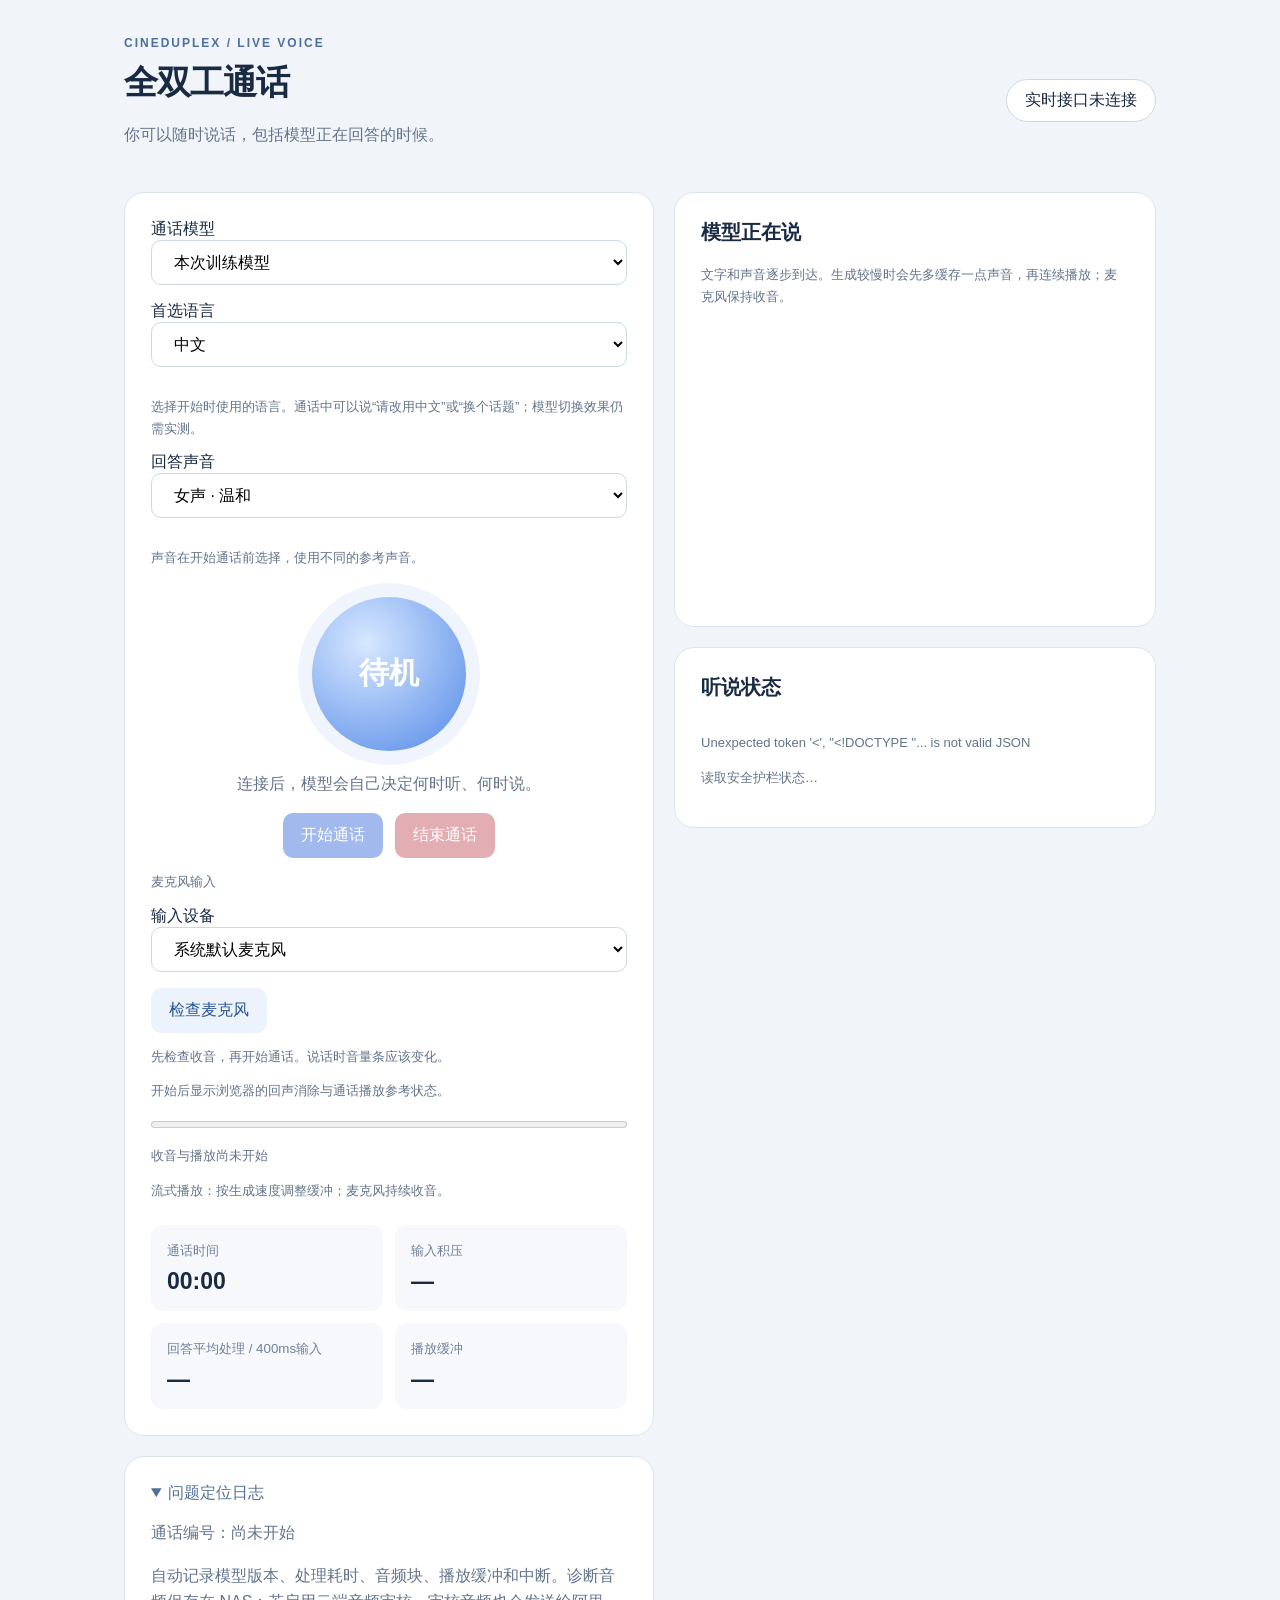
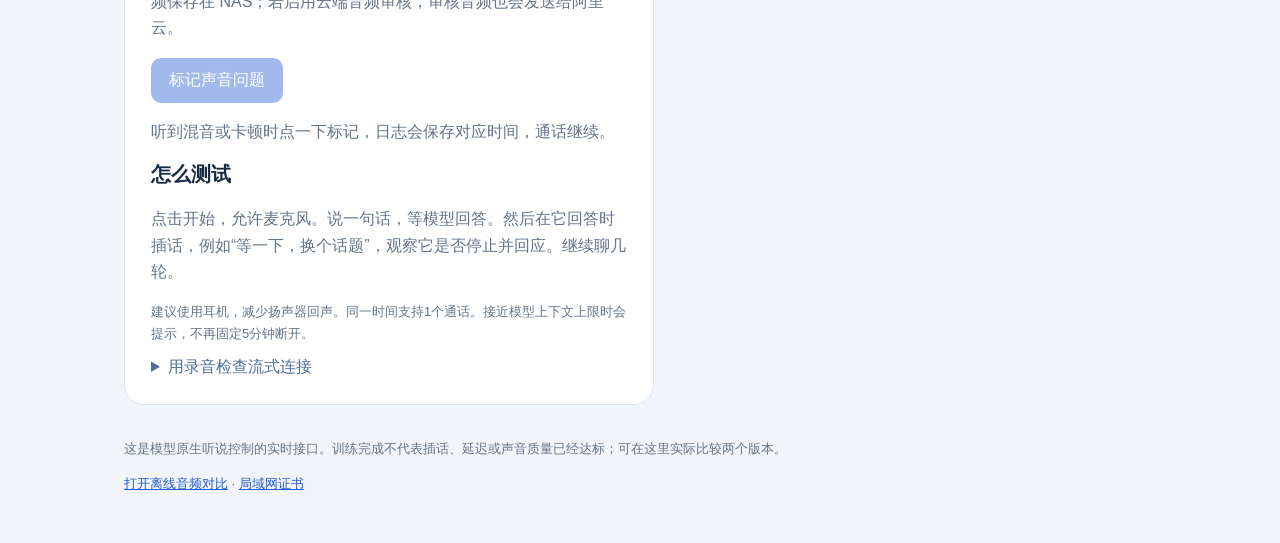
==== src/cineduplex/web/realtime.html @ d9577c88 "Publish BF16 training and native full-duplex test service" ====
<!doctype html><html lang="zh-CN"><head><meta charset="utf-8"><meta name="viewport" content="width=device-width,initial-scale=1"><title>CineDuplex · 全双工通话</title><style>
:root{font-family:Inter,-apple-system,BlinkMacSystemFont,"Segoe UI",sans-serif;color:#192a43;background:#f1f5f9}*{box-sizing:border-box}body{margin:0}main{max-width:1080px;margin:auto;padding:36px 24px}header{display:flex;justify-content:space-between;gap:20px;align-items:center;margin-bottom:28px}.eyebrow{font-size:12px;letter-spacing:2px;color:#4d6e9f;font-weight:700}h1{font-size:34px;letter-spacing:-1px;margin:10px 0}p{color:#63748a;line-height:1.65}.pill{border:1px solid #cbd7e6;background:white;border-radius:30px;padding:10px 18px;white-space:nowrap}.layout{display:grid;grid-template-columns:1.1fr 1fr;gap:20px}.card{background:white;border:1px solid #dce5ee;border-radius:20px;padding:26px;margin-bottom:20px}h2{font-size:20px;margin:0 0 18px}.orb{width:154px;height:154px;border-radius:50%;margin:28px auto 20px;background:radial-gradient(circle at 35% 30%,#d7e8ff,#5489e7);box-shadow:0 0 0 14px #f0f5fd;display:grid;place-items:center;color:white;font-size:30px;font-weight:700;transition:transform .15s}.orb.active{background:radial-gradient(circle at 35% 30%,#9cebd0,#1a9f81)}.center{text-align:center}.controls{display:flex;gap:12px;justify-content:center;flex-wrap:wrap}button,select{font:inherit;border-radius:10px;padding:12px 18px}button{border:0;background:#245ad5;color:white;cursor:pointer}button:disabled{opacity:.42;cursor:default}.secondary{background:#edf3fc;color:#295594}.danger{background:#be3f4c}.metric{display:grid;grid-template-columns:1fr 1fr;gap:12px;margin:24px 0 0}.metric div{background:#f6f8fb;border-radius:12px;padding:16px}.metric small{color:#708099}.metric strong{display:block;font-size:23px;margin-top:8px}select{border:1px solid #ced9e6;background:white;width:100%;margin-bottom:16px}meter{width:100%;height:14px}.hint{font-size:13px}.error{color:#b13944;background:#fff1f2;border-radius:10px;padding:12px}#transcript{height:280px;overflow:auto}.utterance{border-left:3px solid #8baae5;margin:10px 0;padding:8px 14px;color:#273c59;line-height:1.6;white-space:pre-wrap}.event{padding:8px 0;border-bottom:1px solid #edf1f6;font-size:13px;color:#687990}#events{max-height:160px;overflow:auto}summary{cursor:pointer;color:#506f98}input{max-width:100%;margin:12px 0}a{color:#245ad5}.muted{font-size:13px}footer{font-size:13px;color:#78869a}@media(max-width:740px){.layout{grid-template-columns:1fr}header{align-items:flex-start;flex-direction:column}main{padding:24px 16px}h1{font-size:29px}}
</style></head><body><main><header><div><div class="eyebrow">CINEDUPLEX / LIVE VOICE</div><h1>全双工通话</h1><p>你可以随时说话，包括模型正在回答的时候。</p></div><span class="pill" id="connection">正在连接模型…</span></header>
<div id="error" role="alert" hidden></div><div class="layout"><section><div class="card"><label for="variant">通话模型</label><select id="variant"><option value="trained">本次训练模型</option><option value="base">原始模型 · 对照测试</option></select><label for="language">首选语言</label><select id="language"><option value="zh">中文</option><option value="en">English</option><option value="auto">跟随输入语言</option></select><p class="hint">选择开始时使用的语言。通话中可以说“请改用中文”或“换个话题”；模型切换效果仍需实测。</p><label for="voice">回答声音</label><select id="voice"><option value="female">女声 · 温和</option><option value="male">男声 · 沉稳</option></select><p class="hint">声音在开始通话前选择，使用不同的参考声音。</p><div id="orb" class="orb">待机</div><div class="center"><p id="state" aria-live="polite">连接后，模型会自己决定何时听、何时说。</p><div class="controls"><button id="start" disabled>开始通话</button><button id="stop" class="danger" disabled>结束通话</button></div></div><p class="hint">麦克风输入</p><label for="mic-device">输入设备</label><select id="mic-device"><option value="">系统默认麦克风</option></select><button id="mic-check" class="secondary">检查麦克风</button><p id="mic-info" class="hint">先检查收音，再开始通话。说话时音量条应该变化。</p><p id="mic-warning" class="error" hidden></p><p id="echo-status" class="hint">开始后显示浏览器的回声消除与通话播放参考状态。</p><audio id="speaker" autoplay playsinline></audio><meter id="level" min="0" max=".2" value="0"></meter><p id="transport" class="hint" aria-live="polite">收音与播放尚未开始</p><p id="audio-status" class="hint" aria-live="polite">流式播放：按生成速度调整缓冲；麦克风持续收音。</p><div class="metric"><div><small>通话时间</small><strong id="duration">00:00</strong></div><div><small>输入积压</small><strong id="backlog">—</strong></div><div><small>回答平均处理 / 400ms输入</small><strong id="compute">—</strong></div><div><small>播放缓冲</small><strong id="playback">—</strong></div></div></div><div class="card"><details open><summary>问题定位日志</summary><p>通话编号：<span id="call-id">尚未开始</span></p>
<p id="log-status">自动记录模型版本、处理耗时、音频块、播放缓冲和中断。诊断音频保存在 NAS；若启用云端音频审核，审核音频也会发送给阿里云。</p>
<button id="mark-problem" disabled>标记声音问题</button> <a id="report" hidden download>下载诊断记录</a>
<p>听到混音或卡顿时点一下标记，日志会保存对应时间，通话继续。</p></details>
<h2>怎么测试</h2><p>点击开始，允许麦克风。说一句话，等模型回答。然后在它回答时插话，例如“等一下，换个话题”，观察它是否停止并回应。继续聊几轮。</p><p class="hint">建议使用耳机，减少扬声器回声。同一时间支持1个通话。接近模型上下文上限时会提示，不再固定5分钟断开。</p><details><summary>用录音检查流式连接</summary><p class="hint">按真实时间逐包送入录音，随后继续送入静音。用于检查接口，不等同真人麦克风或插话验收。</p><input id="file" type="file" accept="audio/*"><button id="replay" class="secondary" disabled>流式测试这段录音</button></details></div></section>
<section><div class="card"><h2>模型正在说</h2><p id="guardrail-playback-hint" class="hint">文字和声音逐步到达。生成较慢时会先多缓存一点声音，再连续播放；麦克风保持收音。</p><p id="response-warning" class="error" role="status" hidden></p><div id="transcript" role="log" aria-live="polite"></div></div><div class="card"><h2>听说状态</h2><div id="events" role="log"></div><p id="model" class="hint">读取模型版本…</p><p id="guardrail-status" class="hint" role="status" aria-live="polite">读取安全护栏状态…</p><p id="guardrail-privacy" class="hint" hidden>已启用的音频审核会将对应音频发送给阿里云审核，并使用云端临时存储。</p></div></section></div><footer><p>这是模型原生听说控制的实时接口。训练完成不代表插话、延迟或声音质量已经达标；可在这里实际比较两个版本。</p><p><a href="http://192.168.12.10:18086/" target="_blank" rel="noopener">打开离线音频对比</a> · <a href="household-root.crt">局域网证书</a></p></footer></main><script src="realtime.js"></script></body></html>
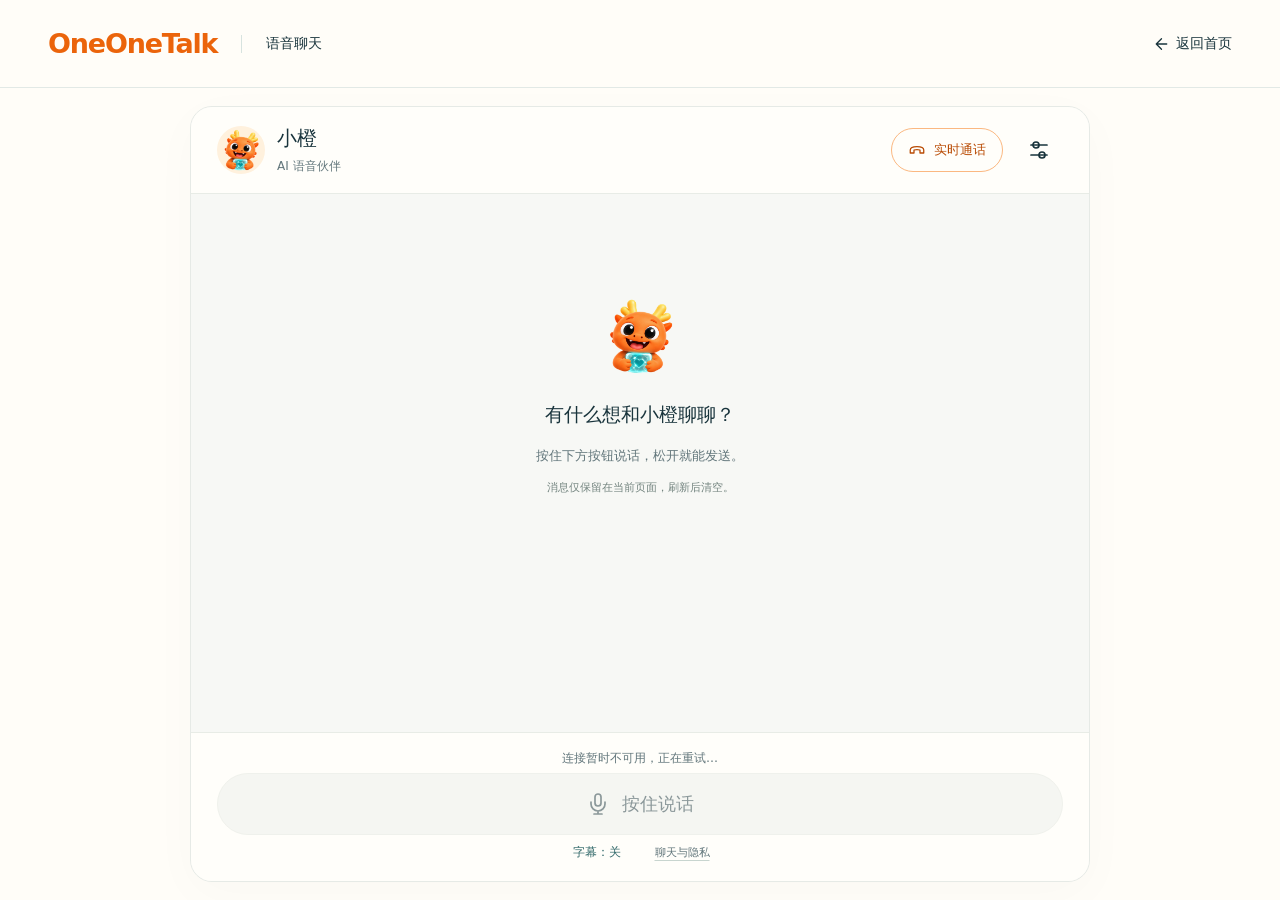
==== commit b3c66ef0: "Preserve native voice investigation and paused handoff Archive voice-message UI, native audio/turn/c" ====
--- a/src/cineduplex/web/realtime.html
+++ b/src/cineduplex/web/realtime.html
@@ -1,9 +1,31 @@
-<!doctype html><html lang="zh-CN"><head><meta charset="utf-8"><meta name="viewport" content="width=device-width,initial-scale=1"><title>CineDuplex · 全双工通话</title><style>
-:root{font-family:Inter,-apple-system,BlinkMacSystemFont,"Segoe UI",sans-serif;color:#192a43;background:#f1f5f9}*{box-sizing:border-box}body{margin:0}main{max-width:1080px;margin:auto;padding:36px 24px}header{display:flex;justify-content:space-between;gap:20px;align-items:center;margin-bottom:28px}.eyebrow{font-size:12px;letter-spacing:2px;color:#4d6e9f;font-weight:700}h1{font-size:34px;letter-spacing:-1px;margin:10px 0}p{color:#63748a;line-height:1.65}.pill{border:1px solid #cbd7e6;background:white;border-radius:30px;padding:10px 18px;white-space:nowrap}.layout{display:grid;grid-template-columns:1.1fr 1fr;gap:20px}.card{background:white;border:1px solid #dce5ee;border-radius:20px;padding:26px;margin-bottom:20px}h2{font-size:20px;margin:0 0 18px}.orb{width:154px;height:154px;border-radius:50%;margin:28px auto 20px;background:radial-gradient(circle at 35% 30%,#d7e8ff,#5489e7);box-shadow:0 0 0 14px #f0f5fd;display:grid;place-items:center;color:white;font-size:30px;font-weight:700;transition:transform .15s}.orb.active{background:radial-gradient(circle at 35% 30%,#9cebd0,#1a9f81)}.center{text-align:center}.controls{display:flex;gap:12px;justify-content:center;flex-wrap:wrap}button,select{font:inherit;border-radius:10px;padding:12px 18px}button{border:0;background:#245ad5;color:white;cursor:pointer}button:disabled{opacity:.42;cursor:default}.secondary{background:#edf3fc;color:#295594}.danger{background:#be3f4c}.metric{display:grid;grid-template-columns:1fr 1fr;gap:12px;margin:24px 0 0}.metric div{background:#f6f8fb;border-radius:12px;padding:16px}.metric small{color:#708099}.metric strong{display:block;font-size:23px;margin-top:8px}select{border:1px solid #ced9e6;background:white;width:100%;margin-bottom:16px}meter{width:100%;height:14px}.hint{font-size:13px}.error{color:#b13944;background:#fff1f2;border-radius:10px;padding:12px}#transcript{height:280px;overflow:auto}.utterance{border-left:3px solid #8baae5;margin:10px 0;padding:8px 14px;color:#273c59;line-height:1.6;white-space:pre-wrap}.event{padding:8px 0;border-bottom:1px solid #edf1f6;font-size:13px;color:#687990}#events{max-height:160px;overflow:auto}summary{cursor:pointer;color:#506f98}input{max-width:100%;margin:12px 0}a{color:#245ad5}.muted{font-size:13px}footer{font-size:13px;color:#78869a}@media(max-width:740px){.layout{grid-template-columns:1fr}header{align-items:flex-start;flex-direction:column}main{padding:24px 16px}h1{font-size:29px}}
-</style></head><body><main><header><div><div class="eyebrow">CINEDUPLEX / LIVE VOICE</div><h1>全双工通话</h1><p>你可以随时说话，包括模型正在回答的时候。</p></div><span class="pill" id="connection">正在连接模型…</span></header>
-<div id="error" role="alert" hidden></div><div class="layout"><section><div class="card"><label for="variant">通话模型</label><select id="variant"><option value="trained">本次训练模型</option><option value="base">原始模型 · 对照测试</option></select><label for="language">首选语言</label><select id="language"><option value="zh">中文</option><option value="en">English</option><option value="auto">跟随输入语言</option></select><p class="hint">选择开始时使用的语言。通话中可以说“请改用中文”或“换个话题”；模型切换效果仍需实测。</p><label for="voice">回答声音</label><select id="voice"><option value="female">女声 · 温和</option><option value="male">男声 · 沉稳</option></select><p class="hint">声音在开始通话前选择，使用不同的参考声音。</p><div id="orb" class="orb">待机</div><div class="center"><p id="state" aria-live="polite">连接后，模型会自己决定何时听、何时说。</p><div class="controls"><button id="start" disabled>开始通话</button><button id="stop" class="danger" disabled>结束通话</button></div></div><p class="hint">麦克风输入</p><label for="mic-device">输入设备</label><select id="mic-device"><option value="">系统默认麦克风</option></select><button id="mic-check" class="secondary">检查麦克风</button><p id="mic-info" class="hint">先检查收音，再开始通话。说话时音量条应该变化。</p><p id="mic-warning" class="error" hidden></p><p id="echo-status" class="hint">开始后显示浏览器的回声消除与通话播放参考状态。</p><audio id="speaker" autoplay playsinline></audio><meter id="level" min="0" max=".2" value="0"></meter><p id="transport" class="hint" aria-live="polite">收音与播放尚未开始</p><p id="audio-status" class="hint" aria-live="polite">流式播放：按生成速度调整缓冲；麦克风持续收音。</p><div class="metric"><div><small>通话时间</small><strong id="duration">00:00</strong></div><div><small>输入积压</small><strong id="backlog">—</strong></div><div><small>回答平均处理 / 400ms输入</small><strong id="compute">—</strong></div><div><small>播放缓冲</small><strong id="playback">—</strong></div></div></div><div class="card"><details open><summary>问题定位日志</summary><p>通话编号：<span id="call-id">尚未开始</span></p>
-<p id="log-status">自动记录模型版本、处理耗时、音频块、播放缓冲和中断。诊断音频保存在 NAS；若启用云端音频审核，审核音频也会发送给阿里云。</p>
-<button id="mark-problem" disabled>标记声音问题</button> <a id="report" hidden download>下载诊断记录</a>
-<p>听到混音或卡顿时点一下标记，日志会保存对应时间，通话继续。</p></details>
-<h2>怎么测试</h2><p>点击开始，允许麦克风。说一句话，等模型回答。然后在它回答时插话，例如“等一下，换个话题”，观察它是否停止并回应。继续聊几轮。</p><p class="hint">建议使用耳机，减少扬声器回声。同一时间支持1个通话。接近模型上下文上限时会提示，不再固定5分钟断开。</p><details><summary>用录音检查流式连接</summary><p class="hint">按真实时间逐包送入录音，随后继续送入静音。用于检查接口，不等同真人麦克风或插话验收。</p><input id="file" type="file" accept="audio/*"><button id="replay" class="secondary" disabled>流式测试这段录音</button></details></div></section>
-<section><div class="card"><h2>模型正在说</h2><p id="guardrail-playback-hint" class="hint">文字和声音逐步到达。生成较慢时会先多缓存一点声音，再连续播放；麦克风保持收音。</p><p id="response-warning" class="error" role="status" hidden></p><div id="transcript" role="log" aria-live="polite"></div></div><div class="card"><h2>听说状态</h2><div id="events" role="log"></div><p id="model" class="hint">读取模型版本…</p><p id="guardrail-status" class="hint" role="status" aria-live="polite">读取安全护栏状态…</p><p id="guardrail-privacy" class="hint" hidden>已启用的音频审核会将对应音频发送给阿里云审核，并使用云端临时存储。</p></div></section></div><footer><p>这是模型原生听说控制的实时接口。训练完成不代表插话、延迟或声音质量已经达标；可在这里实际比较两个版本。</p><p><a href="http://192.168.12.10:18086/" target="_blank" rel="noopener">打开离线音频对比</a> · <a href="household-root.crt">局域网证书</a></p></footer></main><script src="realtime.js"></script></body></html>
+<!doctype html><html lang="zh-CN"><head>
+<meta charset="utf-8"><meta name="viewport" content="width=device-width,initial-scale=1,viewport-fit=cover"><meta name="theme-color" content="#fffdf8"><title>和小橙聊聊 · OneOneTalk</title><link rel="stylesheet" href="voice.css"><link rel="stylesheet" href="messages.css">
+</head><body data-view="voice" data-call-state="idle" data-mode="messages">
+<svg class="icon-definitions" aria-hidden="true" xmlns="http://www.w3.org/2000/svg"><defs>
+<symbol id="i-mic" viewBox="0 0 24 24"><rect x="9" y="2" width="6" height="12" rx="3"/><path d="M5 10v2a7 7 0 0 0 14 0v-2M12 19v3M8 22h8"/></symbol>
+<symbol id="i-mic-off" viewBox="0 0 24 24"><path d="m3 3 18 18M9 9v3a3 3 0 0 0 5 2M9 5a3 3 0 0 1 6 0v6M5 10v2a7 7 0 0 0 12 5M19 10v2M12 19v3M8 22h8"/></symbol>
+<symbol id="i-phone" viewBox="0 0 24 24"><path d="M3 16v-4c0-6 18-6 18 0v4h-5v-4a15 15 0 0 0-8 0v4Z"/></symbol>
+<symbol id="i-settings" viewBox="0 0 24 24"><path d="M4 7h16M4 17h16"/><circle cx="9" cy="7" r="3"/><circle cx="15" cy="17" r="3"/></symbol>
+<symbol id="i-close" viewBox="0 0 24 24"><path d="m6 6 12 12M18 6 6 18"/></symbol><symbol id="i-back" viewBox="0 0 24 24"><path d="m14 5-7 7 7 7M7 12h14"/></symbol>
+<symbol id="i-captions" viewBox="0 0 24 24"><rect x="2" y="5" width="20" height="14" rx="3"/><path d="M10 10a3 3 0 1 0 0 4M19 10a3 3 0 1 0 0 4"/></symbol><symbol id="i-headphones" viewBox="0 0 24 24"><path d="M4 14v-3a8 8 0 0 1 16 0v3"/><rect x="3" y="12" width="4" height="8" rx="2"/><rect x="17" y="12" width="4" height="8" rx="2"/></symbol>
+</defs></svg>
+<header class="site-header"><a class="brand" href="https://oneonetalk.com/" aria-label="OneOneTalk 首页">OneOneTalk</a><span class="page-name">语音聊天</span><nav aria-label="页面导航"><a class="home-link" href="https://oneonetalk.com/"><svg class="icon"><use href="#i-back"/></svg>返回首页</a><button class="icon-button" id="settings-top" aria-label="通话设置"><svg class="icon"><use href="#i-settings"/></svg></button></nav></header>
+<main class="message-room" id="message-room" aria-label="与小橙的语音消息">
+<header class="chat-header"><img class="chat-avatar" src="xiaocheng.png" alt="小橙"><div class="chat-identity"><h1>小橙</h1><span>AI 语音伙伴</span></div><button id="enter-call" class="call-entry" aria-label="实时通话"><svg class="icon"><use href="#i-phone"/></svg><span>实时通话</span></button><button id="chat-settings" class="icon-button" aria-label="聊天设置"><svg class="icon"><use href="#i-settings"/></svg></button></header>
+<div id="message-list" class="message-list" role="log" aria-label="语音消息记录" aria-live="off"><div id="chat-empty" class="chat-empty"><img src="xiaocheng.png" alt="" width="88" height="88"><h2>有什么想和小橙聊聊？</h2><p>按住下方按钮说话，松开就能发送。</p><small>消息仅保留在当前页面，刷新后清空。</small></div></div>
+<div id="chat-notice" class="chat-notice" role="alert" hidden></div>
+<footer class="chat-composer"><div class="composer-line"><p id="record-hint" role="status">正在连接小橙…</p><button id="cancel-reply" class="text-button" hidden>停止回答</button></div><button id="hold-talk" class="hold-talk" disabled aria-label="按住说话，松开发送，上滑取消"><svg class="icon"><use href="#i-mic"/></svg><span id="hold-label">按住说话</span></button><div class="composer-options"><button id="message-captions" class="text-button" aria-pressed="false">字幕：关</button><button id="message-privacy" class="privacy-link">聊天与隐私</button></div></footer>
+</main><button id="back-messages" class="back-messages" hidden><svg class="icon"><use href="#i-back"/></svg>返回语音消息</button>
+<main class="voice-room"><div class="session-meta"><span class="service-dot" aria-hidden="true"></span><span id="service-message" role="status">正在连接…</span><span id="duration" hidden>00:00</span></div>
+<section class="conversation" aria-label="与小橙的语音通话"><div class="companion" id="companion"><div class="halo halo-outer"></div><div class="halo halo-inner"></div><div class="portrait"><img src="xiaocheng.png" width="320" height="320" alt="微笑的小橙" fetchpriority="high"></div></div><div class="voice-wave" id="voice-wave" aria-hidden="true"><i></i><i></i><i></i><i></i><i></i><i></i><i></i><i></i><i></i></div>
+<span class="ai-label">AI语音伙伴</span><h1 id="voice-title">你好，我是小橙</h1><p class="voice-description" id="voice-description">点一下，聊聊你的想法</p><div class="notice" id="error" role="alert" hidden></div><p class="notice" id="response-warning" role="status" hidden></p><p class="notice" id="mic-warning" role="status" hidden></p>
+<section class="caption-panel" id="caption-panel" aria-label="小橙的回答字幕" hidden><div id="transcript" aria-live="off"></div><p class="caption-placeholder" id="caption-placeholder">小橙的回答会显示在这里</p></section>
+<div class="start-area" id="start-area"><button id="start" class="start-button" disabled><svg class="icon"><use href="#i-mic"/></svg><span>开始语音</span></button><p id="permission-hint">首次使用，请允许麦克风权限</p></div></section>
+<div class="call-controls" id="call-controls" hidden><button id="mute" class="control" aria-pressed="false"><span class="control-circle"><svg class="icon"><use id="mute-icon" href="#i-mic"/></svg></span><span id="mute-label">静音</span></button><button id="stop" class="control control-end" disabled><span class="control-circle"><svg class="icon"><use href="#i-phone"/></svg></span><span>结束通话</span></button><button id="settings-call" class="control"><span class="control-circle"><svg class="icon"><use href="#i-settings"/></svg></span><span>设置</span></button></div>
+<footer class="room-footer"><p class="headphone-tip"><svg class="icon"><use href="#i-headphones"/></svg>戴上耳机，通话更清晰</p><button id="captions-toggle" class="text-button" aria-pressed="false" aria-controls="caption-panel"><svg class="icon"><use href="#i-captions"/></svg><span id="captions-label">显示字幕</span></button><button id="privacy-open" class="privacy-link">通话与隐私</button></footer></main>
+<dialog id="settings-dialog" aria-labelledby="settings-heading"><div class="dialog-header"><h2 id="settings-heading">通话设置</h2><button class="icon-button" id="settings-close" aria-label="关闭设置"><svg class="icon"><use href="#i-close"/></svg></button></div><p class="dialog-intro">选一个你喜欢的声音。</p><label for="voice">回答声音</label><select id="voice"><option value="female">女声 · 温和</option><option value="male">男声 · 沉稳</option></select><label for="mic-device">麦克风</label><select id="mic-device"><option value="">系统默认麦克风</option></select><label for="output-device">播放设备</label><select id="output-device"><option value="">系统默认播放设备</option></select><label for="language">开始时使用的语言</label><select id="language"><option value="zh">中文</option><option value="en">English</option><option value="auto">跟随输入语言</option></select><p id="settings-note" class="settings-note">设置会用于下一次通话。通话中也可以直接说“请改用中文”。</p><p id="settings-feedback" class="settings-feedback" role="status" hidden></p><button id="reset-message-session" class="text-button" hidden>结束当前对话，修改设置</button><button id="settings-done" class="dialog-done">完成</button></dialog>
+<dialog id="privacy-dialog" aria-labelledby="privacy-heading"><div class="dialog-header"><h2 id="privacy-heading">通话与隐私</h2><button class="icon-button" id="privacy-close" aria-label="关闭隐私说明"><svg class="icon"><use href="#i-close"/></svg></button></div><p>按住“按住说话”或点击“开始语音”并允许权限后，页面才会使用麦克风。语音消息松手后停止收音，上滑取消的录音不上传；实时通话结束后关闭麦克风。</p><p>通话音频、回答及诊断日志会保存在服务端，用于问题定位。启用的语音安全审核会将对应音频发送给阿里云，并使用云端临时存储。</p><p>字幕默认关闭。关闭字幕只隐藏文字，不改变音频处理、记录或安全审核。</p><button id="privacy-done" class="dialog-done">知道了</button></dialog>
+<audio id="speaker" autoplay playsinline></audio>
+<!-- Internal telemetry targets for the shared streaming runtime. No text/file input. -->
+<div hidden aria-hidden="true"><select id="variant"><option value="trained">本次训练模型</option></select><button id="mic-check" disabled></button><button id="mark-problem" disabled></button><div id="orb"></div><p id="state"></p><p id="connection"></p><p id="mic-info"></p><p id="echo-status"></p><meter id="level" min="0" max=".2"></meter><p id="transport"></p><p id="audio-status"></p><p id="backlog"></p><p id="compute"></p><p id="playback"></p><p id="call-id"></p><p id="log-status"></p><a id="report" hidden></a><div id="events"></div><p id="model"></p><p id="guardrail-status"></p><p id="guardrail-playback-hint"></p><p id="guardrail-privacy" hidden></p></div>
+<script src="realtime.js"></script><script src="messages.js"></script></body></html>
--- a/src/cineduplex/web/voice.css
+++ b/src/cineduplex/web/voice.css
@@ -0,0 +1,7 @@
+:root{font-family:Inter,"PingFang SC","Microsoft YaHei",system-ui,sans-serif;color:#19343c;background:#fffdf8;font-synthesis:none;--orange:#ff7417;--ink:#19343c;--muted:#62767b}*{box-sizing:border-box}[hidden]{display:none!important}body{margin:0;min-width:320px}.icon-definitions{position:absolute;width:0;height:0;overflow:hidden}.icon{width:24px;height:24px;fill:none;stroke:currentColor;stroke-width:1.7;stroke-linecap:round;stroke-linejoin:round;flex:none}button,select{font:inherit}button,a,select{-webkit-tap-highlight-color:transparent}button{cursor:pointer;color:var(--ink);border:0}button:disabled{cursor:default;opacity:.5}button:focus-visible,a:focus-visible,select:focus-visible{outline:3px solid #087a77;outline-offset:5px}a{color:inherit;text-decoration:none}.site-header{height:88px;max-width:1400px;margin:auto;padding:0 48px;display:flex;align-items:center;gap:24px;border-bottom:1px solid #e2e9e6}.brand{font-size:27px;font-weight:750;letter-spacing:-1.2px;color:#eb640b}.page-name{font-size:14px;border-left:1px solid #d7e3df;padding-left:24px}.site-header nav{margin-left:auto;display:flex;align-items:center;gap:24px}.home-link{display:flex;align-items:center;gap:7px;font-size:14px}.home-link .icon{width:18px}.icon-button{width:48px;height:48px;border-radius:50%;display:grid;place-items:center;background:transparent}.icon-button:hover{background:#edf4f0}.voice-room{max-width:1000px;min-height:calc(100svh - 88px);padding:24px 32px 22px;margin:auto;display:flex;flex-direction:column;align-items:center}.session-meta{height:28px;display:flex;align-items:center;justify-content:center;gap:8px;font-size:13px;color:var(--muted)}.service-dot{width:6px;height:6px;border-radius:50%;background:#b5c7c1}body[data-service-ready="true"] .service-dot{background:#228276}#duration{font-variant-numeric:tabular-nums;border-left:1px solid #d3ded9;padding-left:12px;margin-left:4px}.conversation{width:100%;display:flex;flex-direction:column;align-items:center;text-align:center;flex:1;justify-content:center;padding:22px 0 18px}.companion{position:relative;width:280px;height:280px;display:grid;place-items:center;isolation:isolate}.halo{position:absolute;border-radius:50%;inset:0;background:#f1f8f4;z-index:-1}.halo-inner{inset:25px;background:#e7f4ef}.portrait{border-radius:50%;width:218px;height:218px;overflow:hidden;background:radial-gradient(circle at 35% 30%,#e5f7f2,#cce9e3);display:flex;align-items:flex-end;justify-content:center}.portrait img{width:214px;height:214px;object-fit:contain;transform:translateY(8px)}.voice-wave{height:40px;display:flex;align-items:center;justify-content:center;gap:5px;margin:7px 0 5px;opacity:0;transition:opacity .15s}.voice-wave i{display:block;width:4px;height:5px;border-radius:3px;background:#ed6a18;transition:height .12s}.voice-wave.live{opacity:1}h1{font-size:36px;line-height:1.35;letter-spacing:-.9px;font-weight:650;margin:8px 0 10px}.voice-description{font-size:16px;line-height:1.7;color:var(--muted);margin:0;max-width:500px}.start-area{margin-top:28px}.start-button{display:flex;align-items:center;justify-content:center;gap:12px;width:248px;height:60px;border-radius:32px;background:var(--orange);font-size:18px;font-weight:650;box-shadow:0 8px 22px #ff741720}.start-button:hover:not(:disabled){background:#f86c10;box-shadow:0 10px 25px #ff74172a}#permission-hint{font-size:12px;color:var(--muted);margin:12px 0 0}.room-footer{width:100%;display:grid;grid-template-columns:1fr auto 1fr;align-items:center;gap:16px;margin-top:12px;font-size:12px;color:var(--muted)}.headphone-tip{grid-column:2;display:flex;align-items:center;gap:7px;margin:0}.headphone-tip .icon{width:17px;height:17px}.text-button{grid-column:3;justify-self:end;display:flex;align-items:center;gap:7px;background:none;color:#32696a;min-height:44px;font-size:13px;padding:8px}.text-button .icon{width:19px;height:19px}.privacy-link{grid-column:2;grid-row:2;background:none;color:var(--muted);font-size:11px;min-height:36px;margin-top:-9px;text-decoration:underline;text-decoration-color:#c8d5cf;text-underline-offset:4px}.call-controls{display:flex;justify-content:center;gap:40px;align-items:center;padding:14px 22px 12px;border-radius:28px;background:#fffdf8;flex:none}.control{display:flex;flex-direction:column;align-items:center;gap:9px;min-width:70px;background:none;font-size:12px;padding:0;color:var(--muted)}.control-circle{width:56px;height:56px;border-radius:50%;display:grid;place-items:center;background:#edf1ee;color:var(--ink)}.control:hover .control-circle{background:#e0e9e4}.control[aria-pressed="true"] .control-circle{background:#ffecdd;color:#994100}.control-end .control-circle{width:66px;height:66px;background:#d83f49;color:white}.control-end:hover .control-circle{background:#c93440}.control-end .icon{width:28px;height:28px}.control-end{color:#98444a}.caption-panel{max-width:560px;width:100%;background:#eef6f2;border:1px solid #dfede7;padding:16px 24px;border-radius:20px;margin-top:24px;text-align:center;color:#294e50;font-size:15px;line-height:1.7;max-height:180px;overflow:auto}.utterance{display:none;white-space:pre-wrap}.utterance:last-child{display:block}.caption-placeholder{margin:0;color:var(--muted);font-size:13px}.notice{color:#94402f;background:#fff0e8;border:1px solid #f2d9cd;padding:10px 16px;border-radius:12px;font-size:13px;line-height:1.6;margin:16px 0 0;max-width:520px;text-align:left}.error{color:#94402f}dialog{width:min(440px,calc(100vw - 32px));max-height:85svh;overflow:auto;padding:26px;border:1px solid #dce6df;border-radius:24px;background:#fffdf8;color:var(--ink);box-shadow:0 24px 100px #19343c22}dialog::backdrop{background:#153b3745;backdrop-filter:blur(3px)}.dialog-header{display:flex;align-items:center;justify-content:space-between;gap:16px;margin-bottom:12px}.dialog-header h2{font-size:22px;margin:0;letter-spacing:-.4px}.dialog-header .icon-button{width:40px;height:40px}.dialog-intro{font-size:14px;color:var(--muted);margin:0 0 24px}dialog label{display:block;font-size:13px;font-weight:600;margin:18px 0 8px}dialog select{width:100%;height:48px;border:1px solid #d7e1da;border-radius:12px;background:#fffefa;color:var(--ink);padding:0 12px}dialog select:disabled{opacity:.55}.settings-note,dialog p{font-size:13px;color:var(--muted);line-height:1.75}.dialog-done{width:100%;height:48px;background:var(--orange);border-radius:12px;font-weight:600;margin-top:12px}.settings-feedback{color:#9b410e}.companion .halo{transition:background .3s}body[data-call-state="speaking"] .halo-inner{background:#daeee7}body[data-call-state="preparing"] .halo-inner{background:#f1ebdf}body[data-call-state="muted"] .voice-wave{opacity:0}audio{display:none}
+@media(min-width:1000px){.conversation{padding-top:30px}.companion{width:310px;height:310px}.portrait{width:240px;height:240px}.portrait img{width:236px;height:236px}h1{font-size:38px}}
+@media(max-width:600px){.site-header{height:70px;padding:0 20px;gap:12px}.brand{font-size:24px}.page-name,.home-link{display:none}.site-header nav{gap:0}.voice-room{padding:16px 20px max(16px,env(safe-area-inset-bottom));min-height:calc(100svh - 70px)}.conversation{padding:20px 0 18px;justify-content:center}.companion{width:238px;height:238px}.halo-inner{inset:21px}.portrait{width:188px;height:188px}.portrait img{width:185px;height:185px}h1{font-size:28px;margin-top:6px}.voice-description{font-size:14px;max-width:300px}.start-area{margin-top:26px}.start-button{width:232px;height:58px}.room-footer{grid-template-columns:1fr;justify-items:center;gap:0;margin-top:16px}.headphone-tip{grid-column:1;grid-row:2;margin-top:6px;font-size:11px}.text-button{grid-column:1;grid-row:1;justify-self:center}.privacy-link{grid-column:1;grid-row:3;margin:0}.call-controls{gap:36px;padding:16px 0 8px;width:100%;border-top:1px solid #e3eae4;border-radius:0}.caption-panel{font-size:14px;padding:14px 18px;margin-top:20px}.voice-wave{margin-top:5px}}
+@media(max-height:740px){.companion{width:210px;height:210px}.halo-inner{inset:18px}.portrait{width:170px;height:170px}.portrait img{width:166px;height:166px}.conversation{padding:6px 0 10px}.voice-room{padding-top:10px}.start-area{margin-top:20px}.room-footer{margin-top:5px}.voice-wave{height:28px}h1{font-size:28px}.caption-panel{max-height:100px}}
+@media(prefers-reduced-motion:reduce){*{transition:none!important}}
+
+.ai-label{font-size:11px;letter-spacing:1px;color:#527c77;margin-bottom:4px}
--- a/src/cineduplex/web/messages.css
+++ b/src/cineduplex/web/messages.css
@@ -0,0 +1,8 @@
+body[data-mode="messages"] .voice-room,body[data-mode="messages"] #settings-top{display:none}
+body[data-mode="call"] .message-room{display:none}
+.message-room{width:min(900px,calc(100% - 64px));height:calc(100dvh - 124px);min-height:440px;max-height:940px;margin:18px auto;border:1px solid #e6eae6;border-radius:22px;overflow:hidden;display:flex;flex-direction:column;background:#f7f8f5;box-shadow:0 12px 50px #17372f06}
+.chat-header{display:flex;align-items:center;gap:12px;padding:18px 26px;background:#fffefa;border-bottom:1px solid #e8ece6;flex-shrink:0}.chat-avatar{width:48px;height:48px;object-fit:contain;border-radius:50%;background:#fff1dd}.chat-identity{flex:1}.chat-identity h1{font-size:20px;margin:0 0 3px;letter-spacing:0}.chat-identity span{color:var(--muted);font-size:12px}.call-entry{display:flex;align-items:center;gap:8px;min-height:44px;padding:8px 16px;border:1px solid #fbb881;color:#b94b04;background:#fffefa;border-radius:24px;font-size:13px}.call-entry .icon{width:18px}
+.message-list{flex:1;overflow-y:auto;overscroll-behavior:contain;padding:26px;min-height:0;scroll-behavior:smooth}.chat-empty{text-align:center;display:flex;flex-direction:column;align-items:center;padding:clamp(20px,8vh,80px) 10px;color:var(--muted)}.chat-empty h2{font-size:19px;font-weight:550;color:var(--ink);margin:22px 0 4px}.chat-empty p{font-size:13px;line-height:1.7}.chat-empty small{font-size:11px;color:#73847f}.message-row{display:flex;align-items:flex-start;gap:10px;margin:0 0 24px}.message-row.user{flex-direction:row-reverse}.message-avatar{flex-shrink:0;width:38px;height:38px;border-radius:50%;object-fit:contain;background:#fff1dd}.message-row.user .message-avatar{display:grid;place-items:center;background:#e6eae7;color:#5c7169;font-size:12px}.message-content{min-width:0;max-width:78%}.voice-bubble{display:flex;align-items:center;gap:14px;border-radius:5px 20px 20px 20px;min-height:58px;min-width:155px;max-width:100%;padding:14px 18px;background:#def3ee;color:#276f6a;box-shadow:0 1px 2px #19343c05}.user .voice-bubble{background:#ffead8;color:#a44b13;border-radius:20px 5px 20px 20px}.voice-bubble[aria-pressed="true"]{box-shadow:0 0 0 2px #e38a4f80}.play-symbol{width:28px;height:28px;border-radius:50%;background:#fff9;display:grid;place-items:center;flex-shrink:0;font-size:12px}.bubble-wave{display:flex;gap:3px;align-items:center;height:26px;flex:1;min-width:32px;overflow:hidden}.bubble-wave i{width:3px;min-width:3px;background:currentColor;border-radius:4px}.bubble-duration{font-size:13px;white-space:nowrap;font-variant-numeric:tabular-nums}.message-status{font-size:11px;color:#677d75;margin:6px 4px;min-height:15px}.user .message-status{text-align:right}.message-caption{font-size:14px;line-height:1.7;white-space:pre-wrap;margin:10px 4px;overflow-wrap:anywhere}.chat-composer{flex:none;background:#fffefa;border-top:1px solid #e8ece6;padding:10px 26px 12px}.composer-line{min-height:30px;display:flex;align-items:center;justify-content:center;gap:12px}.composer-line p{font-size:12px;color:var(--muted);margin:0;text-align:center}.composer-line .text-button{min-height:30px;color:#aa421b;font-size:12px}.hold-talk{display:flex;align-items:center;justify-content:center;gap:12px;width:100%;height:62px;border-radius:32px;background:#edefeb;border:1px solid #e1e6df;font-weight:650;font-size:18px;touch-action:none;user-select:none;-webkit-user-select:none;-webkit-touch-callout:none}.hold-talk[data-recording="true"]{background:#ffead7;color:#9c480c;border-color:#f7b47b}.hold-talk[data-cancel="true"]{background:#ffe4df;color:#a32d2d;border-color:#eea095}.composer-options{display:flex;align-items:center;justify-content:center;gap:20px}.composer-options .text-button{justify-self:auto;min-height:34px;font-size:12px}.composer-options .privacy-link{margin:0;min-height:34px}.chat-notice{font-size:13px;line-height:1.6;background:#fff0e5;color:#8a4123;padding:10px 20px;flex:none}.back-messages{display:flex;align-items:center;gap:8px;margin:14px auto 0;background:none;font-size:13px;min-height:40px}.back-messages .icon{width:18px}
+@media(max-width:600px){body[data-mode="messages"] .site-header{height:54px;padding:0 16px}body[data-mode="messages"] .brand{font-size:22px}body[data-mode="messages"] .site-header .home-link{display:flex;font-size:12px}.message-room{width:100%;height:calc(100dvh - 54px);max-height:none;min-height:320px;margin:0;border:0;border-radius:0;box-shadow:none}.chat-header{padding:12px 16px;gap:10px}.chat-avatar{width:42px;height:42px}.chat-identity h1{font-size:18px}.call-entry{width:44px;padding:0;justify-content:center}.call-entry span{display:none}.chat-header .icon-button{width:44px;height:44px}.message-list{padding:22px 16px}.message-content{max-width:calc(100% - 58px)}.voice-bubble{min-width:130px;padding:12px 14px;gap:10px;min-height:54px}.chat-composer{padding:8px 16px max(8px,env(safe-area-inset-bottom))}.hold-talk{height:58px}.message-row{margin-bottom:22px}.chat-empty h2{font-size:18px}.chat-empty{padding-top:40px}}
+@media(prefers-reduced-motion:reduce){.message-list{scroll-behavior:auto}}
+@media(max-height:600px){body[data-mode="messages"] .site-header{height:48px}.message-room{height:calc(100dvh - 48px);min-height:0;max-height:none;margin:0 auto}.chat-header{padding-top:8px;padding-bottom:8px}.chat-avatar{width:36px;height:36px}.chat-composer{padding-top:4px;padding-bottom:4px}.hold-talk{height:46px}.composer-line{min-height:24px}.composer-options .text-button,.composer-options .privacy-link{min-height:28px}.chat-empty{padding-top:8px}}
